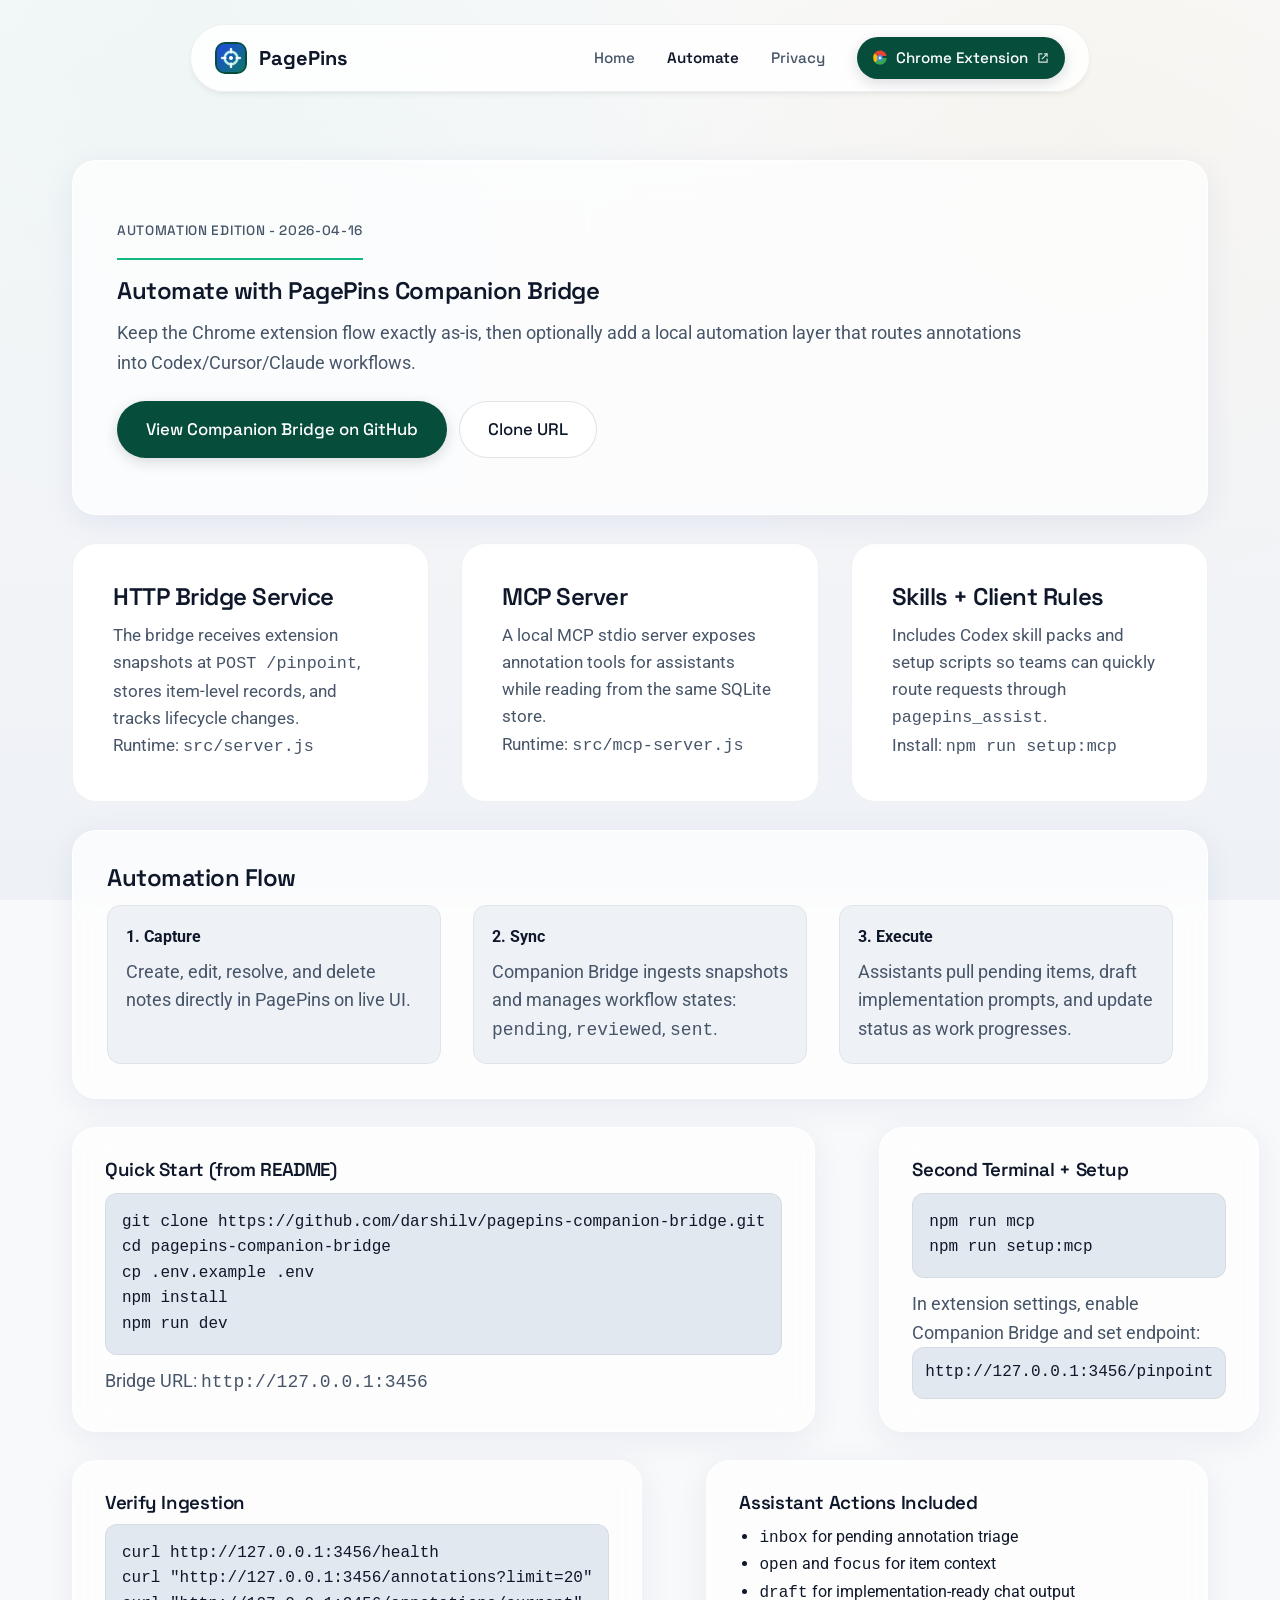
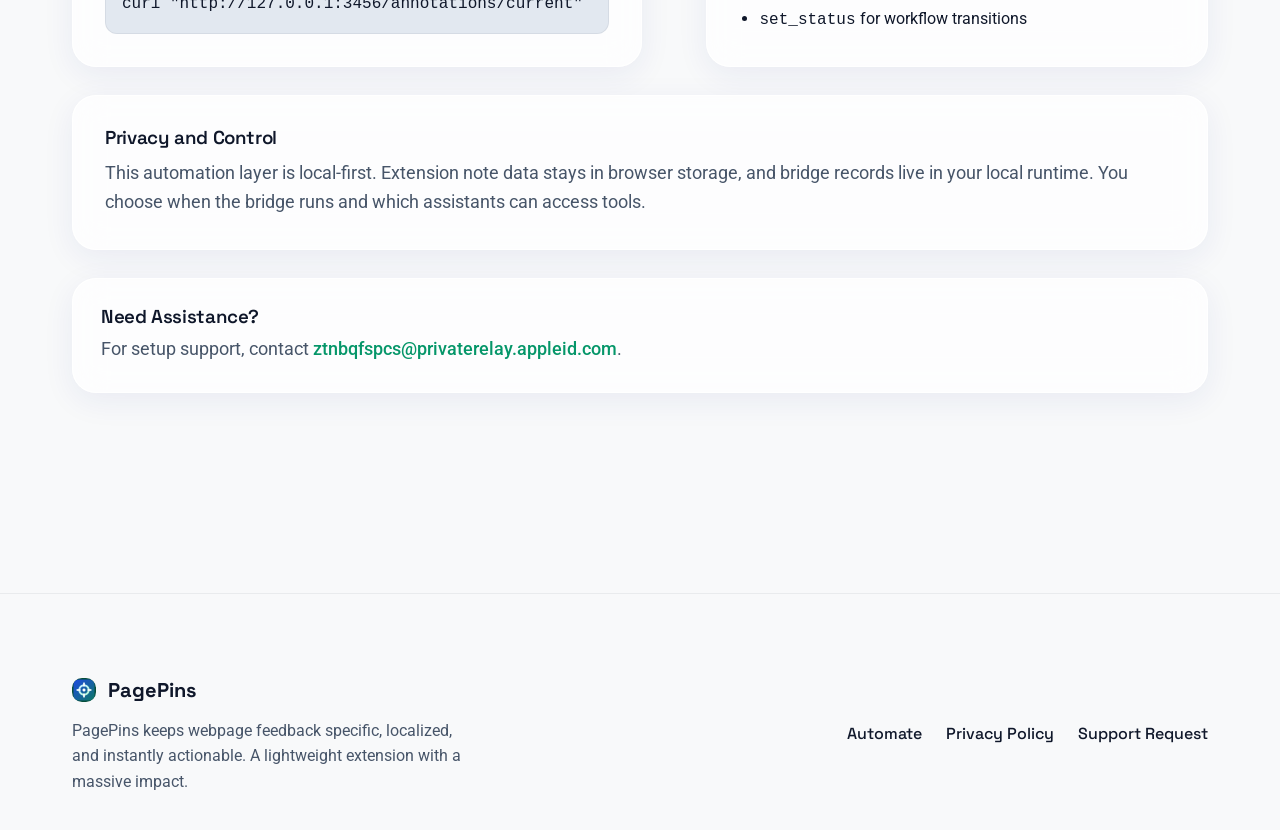
==== docs/automate.html @ 4a9a8aeb "Update public site nav and add Automate onboarding page" ====
<!doctype html>
<html lang="en">
  <head>
    <meta charset="utf-8" />
    <meta name="viewport" content="width=device-width, initial-scale=1" />
    <meta
      name="description"
      content="Set up the optional PagePins automation workflow with the Companion Bridge and assistant skills."
    />
    <title>Automate | PagePins</title>
    <link rel="icon" type="image/png" href="./assets/pagepins-extension-icon.png" />
    <link rel="shortcut icon" type="image/png" href="./assets/pagepins-extension-icon.png" />
    <link rel="stylesheet" href="./styles.css" />
  </head>
  <body>
    <div class="nav-wrapper">
      <nav class="navbar" aria-label="Primary">
        <a class="brand" href="./index.html" aria-label="PagePins home">
          <div class="brand-logo" aria-hidden="true">
            <img src="./assets/pagepins-extension-icon.png" alt="" />
          </div>
          <span>PagePins</span>
        </a>
        <div class="nav-links">
          <a href="./index.html#top">Home</a>
          <a href="./automate.html" style="color: var(--text-primary); font-weight: 600;">Automate</a>
          <a href="./privacy.html">Privacy</a>
          <a
            class="nav-cta"
            href="https://chromewebstore.google.com/detail/mgdnpkccbemihfkmbklbomfejfgeelco?utm_source=item-share-cb"
            target="_blank"
            rel="noopener noreferrer"
            aria-label="Open PagePins on Chrome Web Store (opens in a new tab)"
          >
            <svg viewBox="0 0 48 48" fill="none" aria-hidden="true" class="chrome-icon">
              <path d="M24 24L44 24C44 35.0457 35.0457 44 24 44C18.089 44 12.7774 41.4361 9.1127 37.367L24 24Z" fill="#34A853" />
              <path d="M24 24L9.1127 37.367C2.17685 29.6432 1.53889 17.9439 7.56574 9.511L24 24Z" fill="#FBBC05" />
              <path d="M24 24L7.56574 9.511C11.1881 4.46084 17.1162 1.2 24 1.2C34.0449 1.2 42.4841 8.30428 44 18.032H24V24Z" fill="#EA4335" />
              <circle cx="24" cy="24" r="8.8" fill="#4285F4" />
              <circle cx="24" cy="24" r="4.3" fill="#E8F0FE" />
            </svg>
            <span>Chrome Extension</span>
            <svg viewBox="0 0 24 24" fill="none" stroke="currentColor" stroke-width="2" aria-hidden="true" class="external-icon">
              <path d="M14 5h5v5" />
              <path d="M10 14L19 5" />
              <path d="M19 13v6H5V5h6" />
            </svg>
          </a>
        </div>
      </nav>
    </div>

    <main class="section" style="padding-top: 160px; min-height: 100vh;">
      <div class="container" style="display: flex; flex-direction: column; gap: 28px;">
        <section class="glass-panel" style="padding: 56px 44px;">
          <span class="meta-text" style="margin-bottom: 18px;">Automation Edition - 2026-04-16</span>
          <h1 style="margin-bottom: 14px;">Automate with PagePins Companion Bridge</h1>
          <p style="font-size: 1.15rem; max-width: 920px; margin-bottom: 24px;">
            Keep the Chrome extension flow exactly as-is, then optionally add a local automation layer that routes annotations into Codex/Cursor/Claude workflows.
          </p>
          <div style="display: flex; flex-wrap: wrap; gap: 12px;">
            <a
              class="btn btn-primary"
              href="https://github.com/darshilv/pagepins-companion-bridge"
              target="_blank"
              rel="noopener noreferrer"
            >
              View Companion Bridge on GitHub
            </a>
            <a
              class="btn btn-secondary"
              href="https://github.com/darshilv/pagepins-companion-bridge.git"
              target="_blank"
              rel="noopener noreferrer"
            >
              Clone URL
            </a>
          </div>
        </section>

        <section class="grid-3">
          <article class="card">
            <h3>HTTP Bridge Service</h3>
            <p>The bridge receives extension snapshots at <code>POST /pinpoint</code>, stores item-level records, and tracks lifecycle changes.</p>
            <p style="margin-top: auto; color: var(--text-secondary);">Runtime: <code>src/server.js</code></p>
          </article>
          <article class="card">
            <h3>MCP Server</h3>
            <p>A local MCP stdio server exposes annotation tools for assistants while reading from the same SQLite store.</p>
            <p style="margin-top: auto; color: var(--text-secondary);">Runtime: <code>src/mcp-server.js</code></p>
          </article>
          <article class="card">
            <h3>Skills + Client Rules</h3>
            <p>Includes Codex skill packs and setup scripts so teams can quickly route requests through <code>pagepins_assist</code>.</p>
            <p style="margin-top: auto; color: var(--text-secondary);">Install: <code>npm run setup:mcp</code></p>
          </article>
        </section>

        <section class="glass-panel" style="padding: 34px;">
          <h2 style="margin-bottom: 14px;">Automation Flow</h2>
          <div class="grid-3" style="align-items: stretch;">
            <div style="padding: 18px; border: 1px solid var(--border-subtle); border-radius: 14px; background: var(--bg-secondary);">
              <strong>1. Capture</strong>
              <p style="margin: 8px 0 0 0;">Create, edit, resolve, and delete notes directly in PagePins on live UI.</p>
            </div>
            <div style="padding: 18px; border: 1px solid var(--border-subtle); border-radius: 14px; background: var(--bg-secondary);">
              <strong>2. Sync</strong>
              <p style="margin: 8px 0 0 0;">Companion Bridge ingests snapshots and manages workflow states: <code>pending</code>, <code>reviewed</code>, <code>sent</code>.</p>
            </div>
            <div style="padding: 18px; border: 1px solid var(--border-subtle); border-radius: 14px; background: var(--bg-secondary);">
              <strong>3. Execute</strong>
              <p style="margin: 8px 0 0 0;">Assistants pull pending items, draft implementation prompts, and update status as work progresses.</p>
            </div>
          </div>
        </section>

        <section class="grid-2" style="align-items: stretch;">
          <article class="glass-panel" style="padding: 32px;">
            <h3 style="margin-bottom: 12px;">Quick Start (from README)</h3>
            <pre style="background: var(--bg-tertiary); border: 1px solid var(--border-subtle); border-radius: 12px; padding: 16px; overflow-x: auto;"><code>git clone https://github.com/darshilv/pagepins-companion-bridge.git
cd pagepins-companion-bridge
cp .env.example .env
npm install
npm run dev</code></pre>
            <p style="margin-top: 12px;">Bridge URL: <code>http://127.0.0.1:3456</code></p>
          </article>

          <article class="glass-panel" style="padding: 32px;">
            <h3 style="margin-bottom: 12px;">Second Terminal + Setup</h3>
            <pre style="background: var(--bg-tertiary); border: 1px solid var(--border-subtle); border-radius: 12px; padding: 16px; overflow-x: auto;"><code>npm run mcp
npm run setup:mcp</code></pre>
            <p style="margin-top: 12px;">In extension settings, enable Companion Bridge and set endpoint:</p>
            <pre style="background: var(--bg-tertiary); border: 1px solid var(--border-subtle); border-radius: 12px; padding: 12px; overflow-x: auto;"><code>http://127.0.0.1:3456/pinpoint</code></pre>
          </article>
        </section>

        <section class="grid-2" style="align-items: stretch;">
          <article class="glass-panel" style="padding: 32px;">
            <h3 style="margin-bottom: 10px;">Verify Ingestion</h3>
            <pre style="background: var(--bg-tertiary); border: 1px solid var(--border-subtle); border-radius: 12px; padding: 16px; overflow-x: auto;"><code>curl http://127.0.0.1:3456/health
curl "http://127.0.0.1:3456/annotations?limit=20"
curl "http://127.0.0.1:3456/annotations/current"</code></pre>
          </article>
          <article class="glass-panel" style="padding: 32px;">
            <h3 style="margin-bottom: 10px;">Assistant Actions Included</h3>
            <ul style="margin: 0; padding-left: 20px;">
              <li><code>inbox</code> for pending annotation triage</li>
              <li><code>open</code> and <code>focus</code> for item context</li>
              <li><code>draft</code> for implementation-ready chat output</li>
              <li><code>set_status</code> for workflow transitions</li>
            </ul>
          </article>
        </section>

        <section class="glass-panel" style="padding: 32px;">
          <h3 style="margin-bottom: 10px;">Privacy and Control</h3>
          <p style="margin-bottom: 0;">
            This automation layer is local-first. Extension note data stays in browser storage, and bridge records live in your local runtime. You choose when the bridge runs and which assistants can access tools.
          </p>
        </section>

        <section class="glass-panel" style="padding: 28px;">
          <h3 style="margin-bottom: 8px;">Need Assistance?</h3>
          <p style="margin-bottom: 0;">
            For setup support, contact
            <a href="mailto:ztnbqfspcs@privaterelay.appleid.com" style="color: var(--accent-hover); font-weight: 500;">ztnbqfspcs@privaterelay.appleid.com</a>.
          </p>
        </section>
      </div>
    </main>

    <footer>
      <div class="container footer-content">
        <div class="footer-brand">
          <div class="brand">
            <div class="brand-logo" style="width: 24px; height: 24px;">
              <img src="./assets/pagepins-extension-icon.png" alt="" />
            </div>
            PagePins
          </div>
          <p>PagePins keeps webpage feedback specific, localized, and instantly actionable. A lightweight extension with a massive impact.</p>
        </div>

        <div class="footer-links">
          <a href="./automate.html" style="color: var(--text-primary);">Automate</a>
          <a href="./privacy.html">Privacy Policy</a>
          <a href="mailto:ztnbqfspcs@privaterelay.appleid.com">Support Request</a>
        </div>
      </div>
    </footer>
  </body>
</html>
---- docs/styles.css ----
/* PagePins Extension - Premium Design System */

@import url('https://fonts.googleapis.com/css2?family=Roboto:wght@400;500;700&family=Space+Grotesk:wght@400;500;600;700&display=swap');

:root {
  /* Color System */
  /* A refined, ultra-modern low-contrast background layered with distinct vibrant accents */
  --bg-primary: #f8f9fa;
  --bg-secondary: #eef1f6;
  --bg-tertiary: #e2e8f0;
  
  --surface-default: rgba(255, 255, 255, 0.7);
  --surface-solid: #ffffff;
  --surface-raised: rgba(255, 255, 255, 0.9);
  --surface-inverse: #064e3b; /* Dark solid surface for primary CTAs, logo bg, etc. */
  
  --text-primary: #0f172a;
  --text-secondary: #475569;
  --text-inverse: #ffffff;
  
  --border-subtle: rgba(15, 23, 42, 0.06);
  --border-strong: rgba(15, 23, 42, 0.12);
  
  /* Brand Accents - Emerald & Deep Slate */
  --accent-base: #10b981;
  --accent-hover: #059669;
  --accent-deep: #064e3b;
  --accent-surface: #ecfdf5;
  --accent-glow: rgba(16, 185, 129, 0.25);
  
  --gold-highlight: #f59e0b;
  --gold-glow: rgba(245, 158, 11, 0.2);

  /* Typography */
  --font-heading: 'Space Grotesk', system-ui, -apple-system, sans-serif;
  --font-body: 'Roboto', system-ui, -apple-system, sans-serif;

  /* Shadows for depth */
  --shadow-sm: 0 4px 6px -1px rgba(0, 0, 0, 0.05), 0 2px 4px -2px rgba(0, 0, 0, 0.05);
  --shadow-md: 0 12px 24px -6px rgba(15, 23, 42, 0.08), 0 4px 12px -4px rgba(15, 23, 42, 0.04);
  --shadow-xl: 0 32px 64px -12px rgba(15, 23, 42, 0.12), 0 16px 32px -8px rgba(15, 23, 42, 0.06);
  --shadow-glass: 0 8px 32px 0 rgba(31, 38, 135, 0.07);

  /* Radii */
  --radius-sm: 8px;
  --radius-md: 16px;
  --radius-lg: 24px;
  --radius-full: 9999px;

  /* Layout */
  --container-max: 1200px;
  --container-padding: 32px;
  
  /* Transitions */
  --trans-smooth: all 0.3s cubic-bezier(0.4, 0, 0.2, 1);
  --trans-bounce: all 0.5s cubic-bezier(0.34, 1.56, 0.64, 1);
}

/* =========================================================================
   Base Resets & Globals
   ========================================================================= */

* {
  box-sizing: border-box;
  margin: 0;
  padding: 0;
}

html {
  scroll-behavior: smooth;
  font-size: 16px;
}

body {
  font-family: var(--font-body);
  color: var(--text-primary);
  background-color: var(--bg-primary);
  /* A beautiful subtle gradient that feels dimensional */
  background-image: 
    radial-gradient(circle at 15% 0%, rgba(16, 185, 129, 0.04) 0%, transparent 40%),
    radial-gradient(circle at 85% 15%, rgba(245, 158, 11, 0.04) 0%, transparent 40%),
    linear-gradient(180deg, var(--bg-primary) 0%, var(--bg-secondary) 100%);
  background-attachment: fixed;
  line-height: 1.6;
  -webkit-font-smoothing: antialiased;
  position: relative;
  overflow-x: hidden;
}

h1, h2, h3, h4, h5, h6 {
  font-family: var(--font-heading);
  color: var(--text-primary);
  line-height: 1.1;
  letter-spacing: -0.02em;
  font-weight: 600;
}

p {
  color: var(--text-secondary);
  font-size: 1.125rem;
}

a {
  color: inherit;
  text-decoration: none;
  transition: var(--trans-smooth);
}

img {
  max-width: 100%;
  display: block;
}

/* =========================================================================
   Layout & Containers
   ========================================================================= */

.container {
  width: 100%;
  max-width: var(--container-max);
  margin: 0 auto;
  padding: 0 var(--container-padding);
}

.section {
  padding: 120px 0;
  position: relative;
}

.section-sm {
  padding: 80px 0;
}

.grid-2 {
  display: grid;
  grid-template-columns: repeat(2, 1fr);
  gap: 64px;
  align-items: center;
}

.grid-3 {
  display: grid;
  grid-template-columns: repeat(3, 1fr);
  gap: 32px;
}

@media (max-width: 1024px) {
  .grid-2 { gap: 48px; }
  .grid-3 { gap: 24px; }
}

@media (max-width: 768px) {
  .grid-2, .grid-3 { grid-template-columns: 1fr; }
  .section { padding: 80px 0; }
  .section-sm { padding: 48px 0; }
}

/* =========================================================================
   UI Components: Buttons
   ========================================================================= */

.btn {
  display: inline-flex;
  align-items: center;
  justify-content: center;
  gap: 12px;
  padding: 14px 28px;
  border-radius: var(--radius-full);
  font-weight: 500;
  font-size: 1.05rem;
  font-family: var(--font-heading);
  cursor: pointer;
  border: 1px solid transparent;
  transition: var(--trans-bounce);
  user-select: none;
}

.btn:active {
  transform: scale(0.97) !important;
}

.btn-primary {
  background: var(--surface-inverse);
  color: var(--text-inverse);
  box-shadow: 0 4px 14px rgba(15, 23, 42, 0.15);
}

.btn-primary:hover {
  background: var(--accent-deep);
  transform: translateY(-2px);
  box-shadow: 0 8px 24px rgba(6, 78, 59, 0.3);
}

.btn-secondary {
  background: var(--surface-default);
  backdrop-filter: blur(8px);
  border: 1px solid var(--border-strong);
  color: var(--text-primary);
}

.btn-secondary:hover {
  background: var(--surface-raised);
  transform: translateY(-2px);
  border-color: var(--text-primary);
}

/* =========================================================================
   UI Components: Glass Cards
   ========================================================================= */

.glass-panel {
  background: var(--surface-default);
  backdrop-filter: blur(16px);
  -webkit-backdrop-filter: blur(16px);
  border: 1px solid var(--surface-raised);
  border-radius: var(--radius-lg);
  box-shadow: var(--shadow-glass);
}

.card {
  padding: 40px;
  border-radius: var(--radius-lg);
  background: var(--surface-solid);
  border: 1px solid var(--border-subtle);
  transition: var(--trans-smooth);
  height: 100%;
  display: flex;
  flex-direction: column;
}

.card:hover {
  transform: translateY(-4px);
  box-shadow: var(--shadow-md);
  border-color: var(--accent-glow);
}

.card-icon {
  width: 48px;
  height: 48px;
  border-radius: var(--radius-md);
  background: var(--accent-surface);
  color: var(--accent-base);
  display: grid;
  place-items: center;
  margin-bottom: 24px;
}

.card-icon svg {
  width: 24px;
  height: 24px;
}

.card h3 {
  font-size: 1.5rem;
  margin-bottom: 12px;
}

.card p {
  font-size: 1.05rem;
  margin-bottom: 0;
  flex-grow: 1;
}

/* =========================================================================
   Topbar Navigation
   ========================================================================= */

.nav-wrapper {
  position: fixed;
  top: 24px;
  left: 0;
  width: 100%;
  z-index: 100;
  display: flex;
  justify-content: center;
  padding: 0 var(--container-padding);
}

.navbar {
  display: flex;
  align-items: center;
  justify-content: space-between;
  padding: 12px 24px;
  background: rgba(255, 255, 255, 0.85);
  backdrop-filter: blur(12px);
  -webkit-backdrop-filter: blur(12px);
  border-radius: var(--radius-full);
  border: 1px solid var(--border-subtle);
  box-shadow: var(--shadow-sm);
  width: 100%;
  max-width: 900px;
  transition: var(--trans-smooth);
}

.brand {
  display: flex;
  align-items: center;
  gap: 12px;
  font-family: var(--font-heading);
  font-weight: 700;
  font-size: 1.25rem;
  color: var(--text-primary);
}

.brand-logo {
  width: 32px;
  height: 32px;
  background: var(--surface-inverse);
  border-radius: 10px;
  display: grid;
  place-items: center;
  color: var(--text-inverse);
}

.brand-logo svg {
  width: 18px;
  height: 18px;
}

.brand-logo img {
  width: 100%;
  height: 100%;
  border-radius: inherit;
  object-fit: cover;
}

.nav-links {
  display: flex;
  align-items: center;
  gap: 32px;
}

.nav-links a {
  font-family: var(--font-heading);
  font-weight: 500;
  font-size: 0.95rem;
  color: var(--text-secondary);
}

.nav-links a:hover {
  color: var(--text-primary);
}

.nav-cta {
  display: inline-flex;
  align-items: center;
  gap: 8px;
  padding: 8px 14px;
  border-radius: var(--radius-full);
  background: var(--surface-inverse);
  color: var(--text-inverse) !important;
  border: 1px solid transparent;
  box-shadow: 0 4px 14px rgba(15, 23, 42, 0.15);
}

.nav-cta:hover {
  background: var(--accent-deep);
  transform: translateY(-1px);
  box-shadow: 0 8px 24px rgba(6, 78, 59, 0.3);
}

.chrome-icon {
  width: 16px;
  height: 16px;
}

.external-icon {
  width: 14px;
  height: 14px;
  opacity: 0.85;
}

.cws-link {
  gap: 10px;
}

@media (max-width: 640px) {
  .nav-links { display: none; }
}

/* =========================================================================
   Hero Section
   ========================================================================= */

.hero {
  padding-top: 200px;
  padding-bottom: 120px;
}

.hero-content {
  max-width: 580px;
}

.hero .grid-2 {
  gap: 96px;
  align-items: center;
}

.eyebrow {
  display: inline-block;
  padding: 8px 16px;
  background: var(--accent-surface);
  color: var(--accent-hover);
  border-radius: var(--radius-full);
  font-family: var(--font-heading);
  font-weight: 600;
  font-size: 0.875rem;
  text-transform: uppercase;
  letter-spacing: 0.05em;
  margin-bottom: 24px;
}

.hero h1 {
  font-size: clamp(3rem, 5vw, 4.5rem);
  margin-bottom: 24px;
  /* subtle text gradient for the main header */
  background: linear-gradient(135deg, var(--text-primary) 30%, #475569 100%);
  -webkit-background-clip: text;
  background-clip: text;
  -webkit-text-fill-color: transparent;
  line-height: 1.05;
}

.hero p {
  font-size: 1.25rem;
  margin-bottom: 40px;
  max-width: 520px;
}

.hero-actions {
  display: flex;
  flex-wrap: wrap;
  gap: 16px;
}

/* =========================================================================
   Browser Mockup (macOS Style)
   ========================================================================= */

.mockup-wrapper {
  position: relative;
  z-index: 10;
  perspective: 1000px;
}

.mockup-bg-blob {
  position: absolute;
  width: 120%;
  height: 120%;
  top: -10%;
  left: -10%;
  background: radial-gradient(circle at 50% 50%, var(--accent-glow) 0%, transparent 60%);
  z-index: -1;
  filter: blur(40px);
}

.browser-window {
  background: var(--surface-solid);
  border-radius: var(--radius-lg);
  border: 1px solid var(--border-subtle);
  box-shadow: var(--shadow-xl);
  overflow: hidden;
  display: flex;
  flex-direction: column;
  transform: rotateY(-4deg) rotateX(2deg);
  transition: transform 0.6s cubic-bezier(0.2, 0.8, 0.2, 1);
}

.mockup-wrapper:hover .browser-window {
  transform: rotateY(0deg) rotateX(0deg);
}

.browser-header {
  height: 48px;
  background: var(--bg-tertiary);
  display: flex;
  align-items: center;
  padding: 0 16px;
  border-bottom: 1px solid var(--border-subtle);
  position: relative;
}

.browser-dots {
  display: flex;
  gap: 8px;
}

.browser-dots span {
  width: 12px;
  height: 12px;
  border-radius: 50%;
}
.dot-red { background: #ff5f56; }
.dot-yel { background: #ffbd2e; }
.dot-grn { background: #27c93f; }

.browser-url {
  position: absolute;
  left: 50%;
  transform: translateX(-50%);
  background: var(--surface-solid);
  padding: 6px 16px;
  border-radius: var(--radius-sm);
  font-size: 0.8rem;
  color: var(--text-secondary);
  font-family: var(--font-body);
  box-shadow: inset 0 1px 3px rgba(0,0,0,0.04);
  max-width: 55%;
  white-space: nowrap;
  overflow: hidden;
  text-overflow: ellipsis;
}

.browser-body {
  position: relative;
  height: 500px;
  background: #f8fafc;
  display: flex;
}

.browser-content-area {
  flex: 1;
  padding: 40px;
  display: flex;
  flex-direction: column;
  align-items: center;
  justify-content: center;
}

/* Mock Website inside Browser */
.mock-website {
  width: 100%;
  max-width: 400px;
  background: white;
  padding: 32px;
  border-radius: var(--radius-md);
  box-shadow: var(--shadow-md);
  border: 1px solid var(--border-subtle);
}

.mock-website h2 {
  font-size: 1.5rem;
  margin-bottom: 16px;
}

.mock-website p {
  font-size: 0.95rem;
  margin-bottom: 24px;
}

.mock-grid {
  display: grid;
  grid-template-columns: 1fr 1fr;
  gap: 16px;
}

.mock-block {
  padding: 16px;
  background: var(--bg-primary);
  border-radius: var(--radius-sm);
  border: 1px solid var(--border-subtle);
  font-size: 0.85rem;
}

/* Annotations inside Mockup */
.pin-wrapper {
  position: absolute;
  z-index: 20;
}

/* Marker 1 focuses on the 'Starter' Continue button at bottom-left */
.pin-1-wrap { bottom: 28%; left: 36%; }
/* Marker 2 focuses on the 'Growth' Price at top-right of the block */
.pin-2-wrap { top: 45%; right: 26%; }

.annotation-pin {
  width: 24px;
  height: 24px;
  background: var(--accent-base);
  color: #fff;
  border-radius: 50%;
  display: flex;
  align-items: center;
  justify-content: center;
  font-weight: 700;
  font-size: 0.8rem;
  box-shadow: 0 0 0 3px rgba(16, 185, 129, 0.3); /* Match accent color */
  position: absolute;
  top: -12px;
  left: -12px;
}

.annotation-popup {
  position: absolute;
  background: rgba(15, 23, 42, 0.95);
  backdrop-filter: blur(8px);
  color: white;
  padding: 12px 16px;
  border-radius: var(--radius-sm);
  width: 200px;
  font-size: 0.85rem;
  line-height: 1.4;
  box-shadow: var(--shadow-xl);
  border: 1px solid rgba(255, 255, 255, 0.1);
}

.popup-up {
  bottom: 24px; /* Floats directly above the pin */
  left: -100px;
}

/* Extension-like Toolbar */
.mock-anchor-shell {
  position: absolute;
  bottom: 24px;
  right: 24px;
  height: 48px;
  background: rgba(15, 23, 42, 0.9);
  backdrop-filter: blur(8px);
  border-radius: 24px;
  display: flex;
  align-items: center;
  padding: 4px;
  gap: 8px;
  box-shadow: var(--shadow-md);
  border: 1px solid rgba(255, 255, 255, 0.1);
  z-index: 30;
}

.mock-anchor-copy {
  display: flex;
  align-items: center;
  gap: 6px;
  padding: 0 12px;
  color: white;
  background: rgba(255, 255, 255, 0.1);
  border: none;
  border-radius: 20px;
  height: 32px;
  font-size: 0.8rem;
  cursor: pointer;
}

.mock-anchor-actions {
  display: flex;
  align-items: center;
  gap: 4px;
}

.mock-anchor-actions button {
  width: 32px;
  height: 32px;
  border-radius: 50%;
  border: none;
  background: transparent;
  color: rgba(255, 255, 255, 0.7);
  display: flex;
  align-items: center;
  justify-content: center;
  padding: 6px;
}

.mock-anchor-button {
  width: 40px;
  height: 40px;
  border-radius: 50%;
  background: var(--accent-base);
  border: none;
  color: black;
  display: flex;
  align-items: center;
  justify-content: center;
}

@media (max-width: 640px) {
  .browser-body { height: 400px; }
  .annotation-popup { display: none; }
}

/* =========================================================================
   Call Out / Quote Section
   ========================================================================= */

.quote-box {
  background: var(--accent-deep);
  border-radius: var(--radius-lg);
  padding: 64px;
  text-align: center;
  color: var(--surface-default);
  position: relative;
  overflow: hidden;
}

.quote-box::before {
  content: '';
  position: absolute;
  top: 0; left: 0; right: 0; bottom: 0;
  background: radial-gradient(circle at 50% -20%, rgba(16, 185, 129, 0.3) 0%, transparent 60%);
  pointer-events: none;
}

.quote-box p {
  font-size: clamp(1.5rem, 3vw, 2.25rem);
  color: var(--text-inverse);
  font-family: var(--font-heading);
  line-height: 1.4;
  position: relative;
  z-index: 1;
}

.quote-box strong {
  color: var(--accent-base);
}

@media (max-width: 768px) {
  .quote-box { padding: 40px 24px; }
}

/* =========================================================================
   Footer
   ========================================================================= */

footer {
  padding: 80px 0 40px;
  border-top: 1px solid var(--border-subtle);
  margin-top: 80px;
}

.footer-content {
  display: flex;
  align-items: center;
  justify-content: space-between;
  flex-wrap: wrap;
  gap: 32px;
}

.footer-brand {
  display: flex;
  flex-direction: column;
  gap: 12px;
}

.footer-brand p {
  max-width: 400px;
  font-size: 1rem;
}

.footer-links {
  display: flex;
  gap: 24px;
  font-family: var(--font-heading);
  font-weight: 500;
}

.footer-links a:hover {
  filter: brightness(0.6);
}

/* =========================================================================
   Typography Overrides for Privacy document
   ========================================================================= */
.prose {
  max-width: 800px;
  margin: 0 auto;
}

.prose h1 {
  font-size: clamp(2.5rem, 4vw, 3.5rem);
  margin-bottom: 16px;
}

.prose h2 {
  font-size: 1.75rem;
  margin-top: 48px;
  margin-bottom: 24px;
  color: var(--text-primary);
}

.prose p, .prose ul, .prose li {
  font-size: 1.125rem;
  margin-bottom: 24px;
}

.prose ul {
  padding-left: 24px;
}

.prose li {
  margin-bottom: 12px;
}

.prose code {
  background: var(--bg-tertiary);
  padding: 4px 8px;
  border-radius: 6px;
  font-family: 'Space Grotesk', monospace;
  font-size: 0.9em;
  color: var(--text-primary);
}

.meta-text {
  color: var(--text-secondary);
  font-family: var(--font-heading);
  font-weight: 500;
  letter-spacing: 0.05em;
  text-transform: uppercase;
  font-size: 0.85rem;
  margin-bottom: 48px;
  display: inline-block;
  padding-bottom: 16px;
  border-bottom: 2px solid var(--accent-base);
}
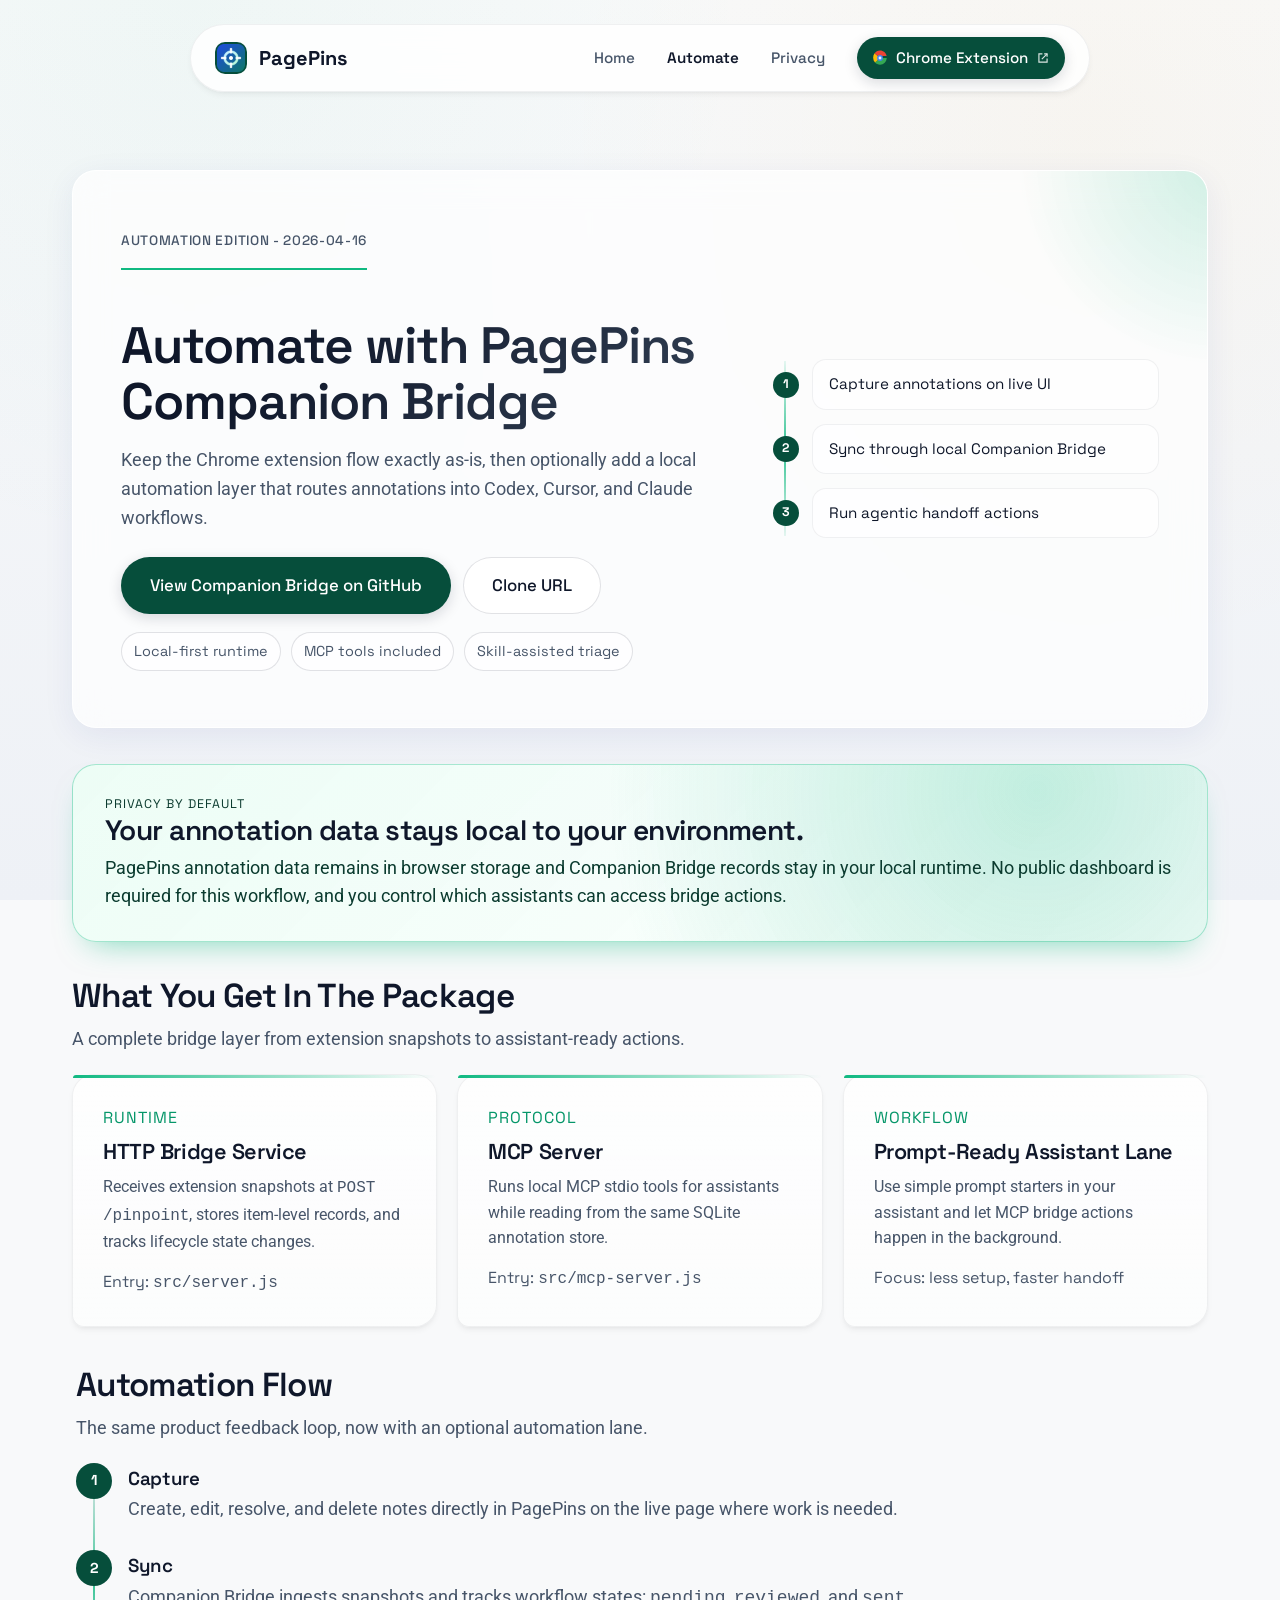
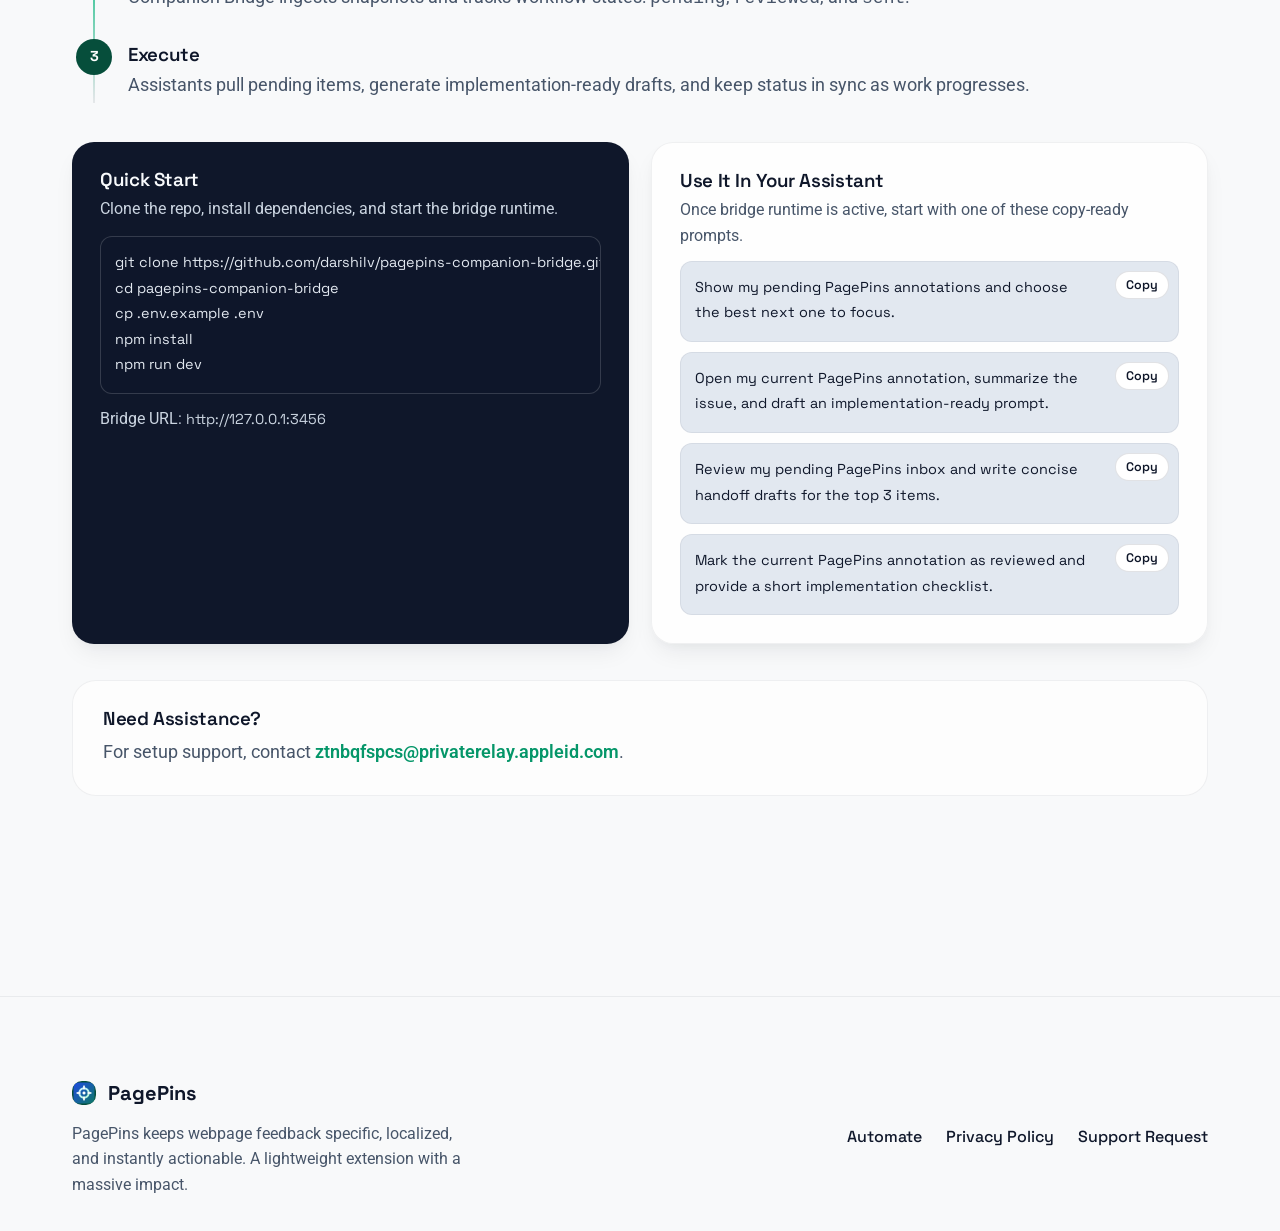
==== commit ea39e847: "Refine docs pages and simplify homepage workflow content" ====
--- a/docs/automate.html
+++ b/docs/automate.html
@@ -12,7 +12,7 @@
     <link rel="shortcut icon" type="image/png" href="./assets/pagepins-extension-icon.png" />
     <link rel="stylesheet" href="./styles.css" />
   </head>
-  <body>
+  <body class="automate-page">
     <div class="nav-wrapper">
       <nav class="navbar" aria-label="Primary">
         <a class="brand" href="./index.html" aria-label="PagePins home">
@@ -50,120 +50,153 @@
       </nav>
     </div>
 
-    <main class="section" style="padding-top: 160px; min-height: 100vh;">
-      <div class="container" style="display: flex; flex-direction: column; gap: 28px;">
-        <section class="glass-panel" style="padding: 56px 44px;">
-          <span class="meta-text" style="margin-bottom: 18px;">Automation Edition - 2026-04-16</span>
-          <h1 style="margin-bottom: 14px;">Automate with PagePins Companion Bridge</h1>
-          <p style="font-size: 1.15rem; max-width: 920px; margin-bottom: 24px;">
-            Keep the Chrome extension flow exactly as-is, then optionally add a local automation layer that routes annotations into Codex/Cursor/Claude workflows.
+    <main class="section automate-main">
+      <div class="container automate-layout">
+        <section class="automate-hero glass-panel">
+          <div class="automate-hero-copy">
+            <span class="meta-text automate-meta">Automation Edition - 2026-04-16</span>
+            <h1>Automate with PagePins Companion Bridge</h1>
+            <p>
+              Keep the Chrome extension flow exactly as-is, then optionally add a local automation layer that routes annotations into Codex, Cursor, and Claude workflows.
+            </p>
+            <div class="automate-actions">
+              <a
+                class="btn btn-primary"
+                href="https://github.com/darshilv/pagepins-companion-bridge"
+                target="_blank"
+                rel="noopener noreferrer"
+              >
+                View Companion Bridge on GitHub
+              </a>
+              <a
+                class="btn btn-secondary"
+                href="https://github.com/darshilv/pagepins-companion-bridge.git"
+                target="_blank"
+                rel="noopener noreferrer"
+              >
+                Clone URL
+              </a>
+            </div>
+            <ul class="automate-signal-list" aria-label="Highlights">
+              <li>Local-first runtime</li>
+              <li>MCP tools included</li>
+              <li>Skill-assisted triage</li>
+            </ul>
+          </div>
+          <div class="automate-rail" aria-hidden="true">
+            <div class="automate-rail-line"></div>
+            <div class="automate-rail-node" data-step="1">Capture annotations on live UI</div>
+            <div class="automate-rail-node" data-step="2">Sync through local Companion Bridge</div>
+            <div class="automate-rail-node" data-step="3">Run agentic handoff actions</div>
+          </div>
+        </section>
+
+        <section class="automate-privacy-highlight">
+          <p class="automate-privacy-kicker">Privacy By Default</p>
+          <h3>Your annotation data stays local to your environment.</h3>
+          <p>
+            PagePins annotation data remains in browser storage and Companion Bridge records stay in your local runtime. No public dashboard is required for this workflow, and you control which assistants can access bridge actions.
           </p>
-          <div style="display: flex; flex-wrap: wrap; gap: 12px;">
-            <a
-              class="btn btn-primary"
-              href="https://github.com/darshilv/pagepins-companion-bridge"
-              target="_blank"
-              rel="noopener noreferrer"
-            >
-              View Companion Bridge on GitHub
-            </a>
-            <a
-              class="btn btn-secondary"
-              href="https://github.com/darshilv/pagepins-companion-bridge.git"
-              target="_blank"
-              rel="noopener noreferrer"
-            >
-              Clone URL
-            </a>
-          </div>
-        </section>
-
-        <section class="grid-3">
-          <article class="card">
-            <h3>HTTP Bridge Service</h3>
-            <p>The bridge receives extension snapshots at <code>POST /pinpoint</code>, stores item-level records, and tracks lifecycle changes.</p>
-            <p style="margin-top: auto; color: var(--text-secondary);">Runtime: <code>src/server.js</code></p>
-          </article>
-          <article class="card">
-            <h3>MCP Server</h3>
-            <p>A local MCP stdio server exposes annotation tools for assistants while reading from the same SQLite store.</p>
-            <p style="margin-top: auto; color: var(--text-secondary);">Runtime: <code>src/mcp-server.js</code></p>
-          </article>
-          <article class="card">
-            <h3>Skills + Client Rules</h3>
-            <p>Includes Codex skill packs and setup scripts so teams can quickly route requests through <code>pagepins_assist</code>.</p>
-            <p style="margin-top: auto; color: var(--text-secondary);">Install: <code>npm run setup:mcp</code></p>
-          </article>
-        </section>
-
-        <section class="glass-panel" style="padding: 34px;">
-          <h2 style="margin-bottom: 14px;">Automation Flow</h2>
-          <div class="grid-3" style="align-items: stretch;">
-            <div style="padding: 18px; border: 1px solid var(--border-subtle); border-radius: 14px; background: var(--bg-secondary);">
-              <strong>1. Capture</strong>
-              <p style="margin: 8px 0 0 0;">Create, edit, resolve, and delete notes directly in PagePins on live UI.</p>
-            </div>
-            <div style="padding: 18px; border: 1px solid var(--border-subtle); border-radius: 14px; background: var(--bg-secondary);">
-              <strong>2. Sync</strong>
-              <p style="margin: 8px 0 0 0;">Companion Bridge ingests snapshots and manages workflow states: <code>pending</code>, <code>reviewed</code>, <code>sent</code>.</p>
-            </div>
-            <div style="padding: 18px; border: 1px solid var(--border-subtle); border-radius: 14px; background: var(--bg-secondary);">
-              <strong>3. Execute</strong>
-              <p style="margin: 8px 0 0 0;">Assistants pull pending items, draft implementation prompts, and update status as work progresses.</p>
-            </div>
-          </div>
-        </section>
-
-        <section class="grid-2" style="align-items: stretch;">
-          <article class="glass-panel" style="padding: 32px;">
-            <h3 style="margin-bottom: 12px;">Quick Start (from README)</h3>
-            <pre style="background: var(--bg-tertiary); border: 1px solid var(--border-subtle); border-radius: 12px; padding: 16px; overflow-x: auto;"><code>git clone https://github.com/darshilv/pagepins-companion-bridge.git
+        </section>
+
+        <section class="automate-capabilities">
+          <header class="automate-section-head">
+            <h2>What You Get In The Package</h2>
+            <p>A complete bridge layer from extension snapshots to assistant-ready actions.</p>
+          </header>
+          <div class="automate-cap-grid">
+            <article class="automate-cap">
+              <p class="automate-cap-kicker">Runtime</p>
+              <h3>HTTP Bridge Service</h3>
+              <p>Receives extension snapshots at <code>POST /pinpoint</code>, stores item-level records, and tracks lifecycle state changes.</p>
+              <p class="automate-cap-meta">Entry: <code>src/server.js</code></p>
+            </article>
+            <article class="automate-cap">
+              <p class="automate-cap-kicker">Protocol</p>
+              <h3>MCP Server</h3>
+              <p>Runs local MCP stdio tools for assistants while reading from the same SQLite annotation store.</p>
+              <p class="automate-cap-meta">Entry: <code>src/mcp-server.js</code></p>
+            </article>
+            <article class="automate-cap">
+              <p class="automate-cap-kicker">Workflow</p>
+              <h3>Prompt-Ready Assistant Lane</h3>
+              <p>Use simple prompt starters in your assistant and let MCP bridge actions happen in the background.</p>
+              <p class="automate-cap-meta">Focus: less setup, faster handoff</p>
+            </article>
+          </div>
+        </section>
+
+        <section class="automate-flow">
+          <header class="automate-section-head">
+            <h2>Automation Flow</h2>
+            <p>The same product feedback loop, now with an optional automation lane.</p>
+          </header>
+          <ol class="automate-timeline">
+            <li>
+              <span class="automate-step-marker">1</span>
+              <div class="automate-step-body">
+                <h3>Capture</h3>
+                <p>Create, edit, resolve, and delete notes directly in PagePins on the live page where work is needed.</p>
+              </div>
+            </li>
+            <li>
+              <span class="automate-step-marker">2</span>
+              <div class="automate-step-body">
+                <h3>Sync</h3>
+                <p>Companion Bridge ingests snapshots and tracks workflow states: <code>pending</code>, <code>reviewed</code>, and <code>sent</code>.</p>
+              </div>
+            </li>
+            <li>
+              <span class="automate-step-marker">3</span>
+              <div class="automate-step-body">
+                <h3>Execute</h3>
+                <p>Assistants pull pending items, generate implementation-ready drafts, and keep status in sync as work progresses.</p>
+              </div>
+            </li>
+          </ol>
+        </section>
+
+        <section class="automate-setup-grid">
+          <article class="automate-terminal">
+            <h3>Quick Start</h3>
+            <p>Clone the repo, install dependencies, and start the bridge runtime.</p>
+            <pre><code>git clone https://github.com/darshilv/pagepins-companion-bridge.git
 cd pagepins-companion-bridge
 cp .env.example .env
 npm install
 npm run dev</code></pre>
-            <p style="margin-top: 12px;">Bridge URL: <code>http://127.0.0.1:3456</code></p>
+            <p class="automate-terminal-note">Bridge URL: <code>http://127.0.0.1:3456</code></p>
           </article>
 
-          <article class="glass-panel" style="padding: 32px;">
-            <h3 style="margin-bottom: 12px;">Second Terminal + Setup</h3>
-            <pre style="background: var(--bg-tertiary); border: 1px solid var(--border-subtle); border-radius: 12px; padding: 16px; overflow-x: auto;"><code>npm run mcp
-npm run setup:mcp</code></pre>
-            <p style="margin-top: 12px;">In extension settings, enable Companion Bridge and set endpoint:</p>
-            <pre style="background: var(--bg-tertiary); border: 1px solid var(--border-subtle); border-radius: 12px; padding: 12px; overflow-x: auto;"><code>http://127.0.0.1:3456/pinpoint</code></pre>
+          <article class="automate-terminal automate-terminal-light">
+            <h3>Use It In Your Assistant</h3>
+            <p>Once bridge runtime is active, start with one of these copy-ready prompts.</p>
+            <div class="automate-prompt-list">
+              <div class="automate-prompt-item">
+                <button type="button" class="copy-prompt-btn">Copy</button>
+                <pre><code>Show my pending PagePins annotations and choose the best next one to focus.</code></pre>
+              </div>
+              <div class="automate-prompt-item">
+                <button type="button" class="copy-prompt-btn">Copy</button>
+                <pre><code>Open my current PagePins annotation, summarize the issue, and draft an implementation-ready prompt.</code></pre>
+              </div>
+              <div class="automate-prompt-item">
+                <button type="button" class="copy-prompt-btn">Copy</button>
+                <pre><code>Review my pending PagePins inbox and write concise handoff drafts for the top 3 items.</code></pre>
+              </div>
+              <div class="automate-prompt-item">
+                <button type="button" class="copy-prompt-btn">Copy</button>
+                <pre><code>Mark the current PagePins annotation as reviewed and provide a short implementation checklist.</code></pre>
+              </div>
+            </div>
           </article>
         </section>
 
-        <section class="grid-2" style="align-items: stretch;">
-          <article class="glass-panel" style="padding: 32px;">
-            <h3 style="margin-bottom: 10px;">Verify Ingestion</h3>
-            <pre style="background: var(--bg-tertiary); border: 1px solid var(--border-subtle); border-radius: 12px; padding: 16px; overflow-x: auto;"><code>curl http://127.0.0.1:3456/health
-curl "http://127.0.0.1:3456/annotations?limit=20"
-curl "http://127.0.0.1:3456/annotations/current"</code></pre>
-          </article>
-          <article class="glass-panel" style="padding: 32px;">
-            <h3 style="margin-bottom: 10px;">Assistant Actions Included</h3>
-            <ul style="margin: 0; padding-left: 20px;">
-              <li><code>inbox</code> for pending annotation triage</li>
-              <li><code>open</code> and <code>focus</code> for item context</li>
-              <li><code>draft</code> for implementation-ready chat output</li>
-              <li><code>set_status</code> for workflow transitions</li>
-            </ul>
-          </article>
-        </section>
-
-        <section class="glass-panel" style="padding: 32px;">
-          <h3 style="margin-bottom: 10px;">Privacy and Control</h3>
-          <p style="margin-bottom: 0;">
-            This automation layer is local-first. Extension note data stays in browser storage, and bridge records live in your local runtime. You choose when the bridge runs and which assistants can access tools.
-          </p>
-        </section>
-
-        <section class="glass-panel" style="padding: 28px;">
-          <h3 style="margin-bottom: 8px;">Need Assistance?</h3>
-          <p style="margin-bottom: 0;">
+        <section class="automate-support-strip">
+          <h3>Need Assistance?</h3>
+          <p>
             For setup support, contact
-            <a href="mailto:ztnbqfspcs@privaterelay.appleid.com" style="color: var(--accent-hover); font-weight: 500;">ztnbqfspcs@privaterelay.appleid.com</a>.
+            <a href="mailto:ztnbqfspcs@privaterelay.appleid.com">ztnbqfspcs@privaterelay.appleid.com</a>.
           </p>
         </section>
       </div>
@@ -188,5 +221,52 @@
         </div>
       </div>
     </footer>
+    <script>
+      (() => {
+        async function copyToClipboard(text) {
+          if (navigator.clipboard && window.isSecureContext) {
+            await navigator.clipboard.writeText(text);
+            return true;
+          }
+
+          const textArea = document.createElement('textarea');
+          textArea.value = text;
+          textArea.setAttribute('readonly', '');
+          textArea.style.position = 'fixed';
+          textArea.style.top = '-9999px';
+          document.body.appendChild(textArea);
+          textArea.select();
+
+          let copied = false;
+          try {
+            copied = document.execCommand('copy');
+          } catch {
+            copied = false;
+          }
+
+          document.body.removeChild(textArea);
+          return copied;
+        }
+
+        document.querySelectorAll('.copy-prompt-btn').forEach((button) => {
+          button.addEventListener('click', async () => {
+            const promptItem = button.closest('.automate-prompt-item');
+            const codeEl = promptItem ? promptItem.querySelector('code') : null;
+            if (!codeEl) return;
+
+            const originalLabel = button.textContent;
+            button.disabled = true;
+
+            const ok = await copyToClipboard(codeEl.textContent.trim());
+            button.textContent = ok ? 'Copied' : 'Copy failed';
+
+            setTimeout(() => {
+              button.textContent = originalLabel;
+              button.disabled = false;
+            }, 1300);
+          });
+        });
+      })();
+    </script>
   </body>
 </html>
--- a/docs/styles.css
+++ b/docs/styles.css
@@ -106,6 +106,19 @@
   transition: var(--trans-smooth);
 }
 
+.inline-link {
+  color: var(--accent-hover);
+  text-decoration: underline;
+  text-underline-offset: 2px;
+  text-decoration-color: rgba(5, 150, 105, 0.45);
+  font-weight: 500;
+}
+
+.inline-link:hover {
+  color: var(--accent-deep);
+  text-decoration-color: currentColor;
+}
+
 img {
   max-width: 100%;
   display: block;
@@ -717,6 +730,441 @@
 }
 
 /* =========================================================================
+   Automate Page
+   ========================================================================= */
+
+.automate-main {
+  padding-top: 170px;
+  min-height: 100vh;
+}
+
+.automate-layout {
+  display: flex;
+  flex-direction: column;
+  gap: 36px;
+}
+
+.automate-hero {
+  position: relative;
+  overflow: hidden;
+  padding: 56px 48px;
+  display: grid;
+  grid-template-columns: 1.2fr 0.8fr;
+  gap: 40px;
+  align-items: center;
+}
+
+.automate-hero::before {
+  content: '';
+  position: absolute;
+  top: -40%;
+  right: -20%;
+  width: 420px;
+  height: 420px;
+  border-radius: 50%;
+  background: radial-gradient(circle, rgba(16, 185, 129, 0.2), transparent 70%);
+  pointer-events: none;
+}
+
+.automate-meta {
+  margin-bottom: 18px;
+}
+
+.automate-hero h1 {
+  font-size: clamp(2.3rem, 4vw, 3.6rem);
+  margin-bottom: 16px;
+  background: linear-gradient(135deg, var(--text-primary) 25%, #334155 100%);
+  -webkit-background-clip: text;
+  background-clip: text;
+  -webkit-text-fill-color: transparent;
+}
+
+.automate-hero p {
+  max-width: 680px;
+  margin-bottom: 24px;
+}
+
+.automate-actions {
+  display: flex;
+  flex-wrap: wrap;
+  gap: 12px;
+  margin-bottom: 18px;
+}
+
+.automate-signal-list {
+  list-style: none;
+  display: flex;
+  flex-wrap: wrap;
+  gap: 10px;
+}
+
+.automate-signal-list li {
+  padding: 7px 12px;
+  border-radius: var(--radius-full);
+  border: 1px solid var(--border-strong);
+  background: rgba(255, 255, 255, 0.7);
+  color: var(--text-secondary);
+  font-size: 0.9rem;
+  font-family: var(--font-heading);
+}
+
+.automate-rail {
+  position: relative;
+  padding: 6px 0 6px 52px;
+}
+
+.automate-rail-line {
+  position: absolute;
+  left: 24px;
+  top: 8px;
+  bottom: 8px;
+  width: 2px;
+  background: linear-gradient(to bottom, rgba(16, 185, 129, 0.1), rgba(16, 185, 129, 0.85), rgba(16, 185, 129, 0.1));
+}
+
+.automate-rail-node {
+  position: relative;
+  padding: 12px 14px 12px 16px;
+  margin-bottom: 14px;
+  border-radius: 14px;
+  border: 1px solid var(--border-subtle);
+  background: rgba(255, 255, 255, 0.68);
+  font-family: var(--font-heading);
+  font-size: 0.95rem;
+  color: var(--text-primary);
+}
+
+.automate-rail-node:last-child {
+  margin-bottom: 0;
+}
+
+.automate-rail-node::before {
+  content: attr(data-step);
+  position: absolute;
+  left: -40px;
+  top: 50%;
+  transform: translateY(-50%);
+  width: 26px;
+  height: 26px;
+  border-radius: 50%;
+  background: var(--surface-inverse);
+  color: var(--text-inverse);
+  display: grid;
+  place-items: center;
+  font-size: 0.78rem;
+  font-weight: 700;
+}
+
+.automate-section-head {
+  max-width: 760px;
+  margin-bottom: 20px;
+}
+
+.automate-section-head h2 {
+  font-size: clamp(1.9rem, 2.6vw, 2.6rem);
+  margin-bottom: 10px;
+}
+
+.automate-cap-grid {
+  display: grid;
+  grid-template-columns: repeat(3, minmax(0, 1fr));
+  gap: 20px;
+}
+
+.automate-cap {
+  position: relative;
+  padding: 30px;
+  border-radius: 22px 22px 22px 12px;
+  border: 1px solid var(--border-subtle);
+  background: linear-gradient(180deg, rgba(255, 255, 255, 0.78), rgba(255, 255, 255, 0.58));
+  box-shadow: var(--shadow-sm);
+}
+
+.automate-cap::after {
+  content: '';
+  position: absolute;
+  top: 0;
+  left: 0;
+  right: 0;
+  height: 3px;
+  border-radius: 22px 22px 0 0;
+  background: linear-gradient(to right, var(--accent-base), rgba(16, 185, 129, 0));
+}
+
+.automate-cap-kicker {
+  font-size: 0.78rem;
+  letter-spacing: 0.06em;
+  text-transform: uppercase;
+  color: var(--accent-hover);
+  font-family: var(--font-heading);
+  margin-bottom: 10px;
+}
+
+.automate-cap h3 {
+  margin-bottom: 10px;
+  font-size: 1.35rem;
+}
+
+.automate-cap p {
+  font-size: 1rem;
+}
+
+.automate-cap-meta {
+  margin-top: 14px;
+  color: var(--text-secondary);
+  font-size: 0.95rem;
+  font-family: var(--font-heading);
+}
+
+.automate-flow {
+  padding: 4px 4px 0;
+}
+
+.automate-timeline {
+  list-style: none;
+  position: relative;
+  display: flex;
+  flex-direction: column;
+  gap: 20px;
+}
+
+.automate-timeline::before {
+  content: '';
+  position: absolute;
+  left: 17px;
+  top: 3px;
+  bottom: 3px;
+  width: 2px;
+  background: linear-gradient(to bottom, rgba(15, 23, 42, 0.08), rgba(16, 185, 129, 0.8), rgba(15, 23, 42, 0.08));
+}
+
+.automate-timeline li {
+  display: grid;
+  grid-template-columns: 36px 1fr;
+  gap: 16px;
+  align-items: start;
+}
+
+.automate-step-marker {
+  position: relative;
+  z-index: 1;
+  width: 36px;
+  height: 36px;
+  border-radius: 50%;
+  display: grid;
+  place-items: center;
+  background: var(--surface-inverse);
+  color: var(--text-inverse);
+  font-family: var(--font-heading);
+  font-weight: 700;
+  font-size: 0.9rem;
+}
+
+.automate-step-body {
+  padding: 6px 0;
+}
+
+.automate-step-body h3 {
+  margin-bottom: 6px;
+}
+
+.automate-step-body p {
+  margin: 0;
+}
+
+.automate-setup-grid {
+  display: grid;
+  grid-template-columns: repeat(2, minmax(0, 1fr));
+  gap: 22px;
+}
+
+.automate-terminal {
+  border-radius: 22px;
+  padding: 28px;
+  background: #0f172a;
+  color: #e2e8f0;
+  box-shadow: var(--shadow-md);
+}
+
+.automate-terminal h3 {
+  color: #f8fafc;
+  margin-bottom: 6px;
+}
+
+.automate-terminal p {
+  color: #cbd5e1;
+  font-size: 1rem;
+}
+
+.automate-terminal pre {
+  margin-top: 14px;
+  background: rgba(15, 23, 42, 0.45);
+  border: 1px solid rgba(255, 255, 255, 0.16);
+  border-radius: 12px;
+  padding: 14px;
+  overflow-x: auto;
+}
+
+.automate-terminal code {
+  font-family: 'Space Grotesk', monospace;
+  font-size: 0.9rem;
+}
+
+.automate-terminal-note {
+  margin-top: 12px;
+}
+
+.automate-prompt-list {
+  display: grid;
+  gap: 10px;
+  margin-top: 12px;
+}
+
+.automate-prompt-item {
+  position: relative;
+}
+
+.automate-prompt-item pre {
+  margin-top: 0;
+  padding-right: 86px;
+}
+
+.automate-prompt-item code {
+  white-space: pre-wrap;
+}
+
+.copy-prompt-btn {
+  position: absolute;
+  top: 10px;
+  right: 10px;
+  border: 1px solid var(--border-strong);
+  border-radius: var(--radius-full);
+  background: var(--surface-solid);
+  color: var(--text-primary);
+  font-family: var(--font-heading);
+  font-size: 0.78rem;
+  font-weight: 600;
+  padding: 5px 10px;
+  cursor: pointer;
+  transition: var(--trans-smooth);
+}
+
+.copy-prompt-btn:hover {
+  border-color: var(--accent-base);
+  color: var(--accent-hover);
+}
+
+.copy-prompt-btn:disabled {
+  cursor: default;
+  opacity: 0.85;
+}
+
+.automate-terminal-light {
+  background: rgba(255, 255, 255, 0.78);
+  border: 1px solid var(--border-subtle);
+  color: var(--text-primary);
+}
+
+.automate-terminal-light h3 {
+  color: var(--text-primary);
+}
+
+.automate-terminal-light p {
+  color: var(--text-secondary);
+}
+
+.automate-terminal-light pre {
+  background: var(--bg-tertiary);
+  border: 1px solid var(--border-subtle);
+}
+
+.automate-privacy-highlight {
+  border-radius: var(--radius-lg);
+  border: 1px solid rgba(16, 185, 129, 0.34);
+  background:
+    radial-gradient(circle at 85% 15%, rgba(16, 185, 129, 0.24), transparent 44%),
+    linear-gradient(135deg, rgba(236, 253, 245, 0.95), rgba(255, 255, 255, 0.9));
+  padding: 30px 32px;
+  box-shadow: 0 16px 32px -18px rgba(16, 185, 129, 0.6);
+}
+
+.automate-privacy-kicker {
+  font-family: var(--font-heading);
+  font-size: 0.78rem;
+  letter-spacing: 0.08em;
+  text-transform: uppercase;
+  color: var(--accent-hover);
+  margin-bottom: 8px;
+}
+
+.automate-privacy-highlight h3 {
+  margin-bottom: 8px;
+  font-size: clamp(1.45rem, 2.2vw, 2rem);
+}
+
+.automate-privacy-highlight p {
+  margin: 0;
+  color: #0b3b2f;
+}
+
+.automate-support-strip {
+  border: 1px solid var(--border-subtle);
+  border-radius: var(--radius-lg);
+  padding: 28px 30px;
+  background: rgba(255, 255, 255, 0.65);
+}
+
+.automate-support-strip h3 {
+  margin-bottom: 8px;
+}
+
+.automate-support-strip p {
+  margin: 0;
+}
+
+.automate-support-strip a {
+  color: var(--accent-hover);
+  font-weight: 600;
+}
+
+@media (max-width: 1024px) {
+  .automate-hero {
+    grid-template-columns: 1fr;
+  }
+
+  .automate-cap-grid {
+    grid-template-columns: 1fr;
+  }
+}
+
+@media (max-width: 768px) {
+  .automate-main {
+    padding-top: 150px;
+  }
+
+  .automate-layout {
+    gap: 24px;
+  }
+
+  .automate-hero {
+    padding: 36px 24px;
+    gap: 26px;
+  }
+
+  .automate-setup-grid {
+    grid-template-columns: 1fr;
+  }
+
+  .automate-terminal {
+    padding: 22px;
+  }
+
+  .automate-support-strip {
+    padding: 22px;
+  }
+}
+
+/* =========================================================================
    Footer
    ========================================================================= */
 
